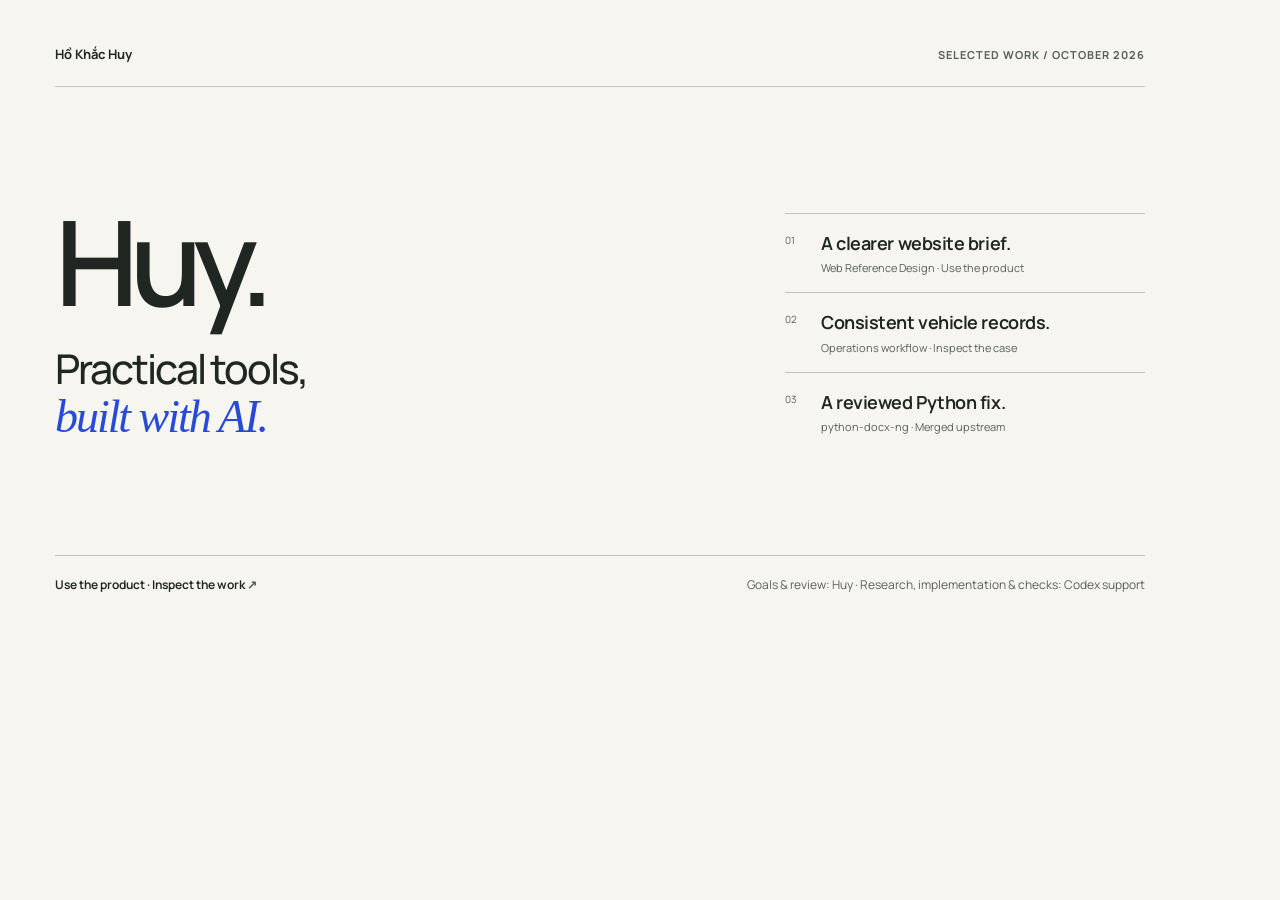
==== docs/cover.html @ 13578318 "Present usable tools in a plain-English portfolio Static source, real product examples, Vietnamese f" ====
<!doctype html>
<html lang="en">
  <head>
    <meta charset="utf-8" />
    <meta name="viewport" content="width=device-width, initial-scale=1" />
    <title>Huy — Portfolio cover</title>
    <meta name="robots" content="noindex" />
    <link rel="icon" href="data:," />
    <style>
      @font-face {
        font-family: Manrope;
        src: url("assets/manrope-variable.ttf") format("truetype");
        font-weight: 200 800;
        font-display: swap;
      }
      * {
        box-sizing: border-box;
      }
      body {
        margin: 0;
        background: #f6f5ef;
        color: #202722;
        font-family: Manrope, Arial, sans-serif;
      }
      .cover {
        width: 1200px;
        min-height: 628px;
        padding: 45px 55px 35px;
        display: flex;
        flex-direction: column;
      }
      .top {
        display: flex;
        justify-content: space-between;
        align-items: center;
        padding-bottom: 23px;
        border-bottom: 1px solid #bfc7bc;
        font-size: 13px;
        font-weight: 700;
      }
      .top span:last-child {
        font-size: 11px;
        letter-spacing: 0.09em;
        text-transform: uppercase;
        color: #576154;
      }
      .main {
        display: grid;
        grid-template-columns: 1fr 360px;
        gap: 60px;
        flex: 1;
        padding-block: 44px 37px;
        align-items: center;
      }
      .name {
        font-size: 118px;
        line-height: 0.94;
        letter-spacing: -0.08em;
        font-weight: 600;
        margin: 0;
      }
      .headline {
        font-size: 41px;
        line-height: 1.18;
        letter-spacing: -0.05em;
        margin: 27px 0 0;
        max-width: 620px;
        font-weight: 500;
      }
      .headline em {
        font:
          italic 46px/1.1 Georgia,
          serif;
        color: #274ad8;
      }
      .work-list {
        padding-top: 15px;
      }
      .work {
        border-top: 1px solid #bfc7bc;
        padding-block: 17px;
        display: grid;
        grid-template-columns: 24px 1fr;
        gap: 12px;
      }
      .work small {
        font-size: 10px;
        color: #576154;
        line-height: 1.8;
      }
      .work p {
        font-size: 18px;
        line-height: 1.4;
        font-weight: 650;
        letter-spacing: -0.025em;
        margin: 0;
      }
      .work span {
        font-size: 11px;
        color: #576154;
        display: block;
        margin-top: 4px;
      }
      .bottom {
        border-top: 1px solid #bfc7bc;
        display: flex;
        justify-content: space-between;
        gap: 20px;
        padding-top: 20px;
        font-size: 12px;
      }
      .bottom strong {
        font-weight: 650;
      }
      .bottom span {
        color: #576154;
      }
    </style>
  </head>
  <body>
    <main class="cover">
      <div class="top">
        <span>Hồ Khắc Huy</span><span>Selected work / October 2026</span>
      </div>
      <div class="main">
        <div>
          <h1 class="name">Huy.</h1>
          <p class="headline">Practical tools,<br /><em>built with AI.</em></p>
        </div>
        <div class="work-list">
          <div class="work">
            <small>01</small>
            <div>
              <p>A clearer website brief.</p>
              <span>Web Reference Design · Use the product</span>
            </div>
          </div>
          <div class="work">
            <small>02</small>
            <div>
              <p>Consistent vehicle records.</p>
              <span>Operations workflow · Inspect the case</span>
            </div>
          </div>
          <div class="work">
            <small>03</small>
            <div>
              <p>A reviewed Python fix.</p>
              <span>python-docx-ng · Merged upstream</span>
            </div>
          </div>
        </div>
      </div>
      <div class="bottom">
        <strong
          >Use the product · Inspect the work
          <span aria-hidden="true">↗</span></strong
        ><span
          >Goals &amp; review: Huy · Research, implementation &amp; checks:
          Codex support</span
        >
      </div>
    </main>
  </body>
</html>
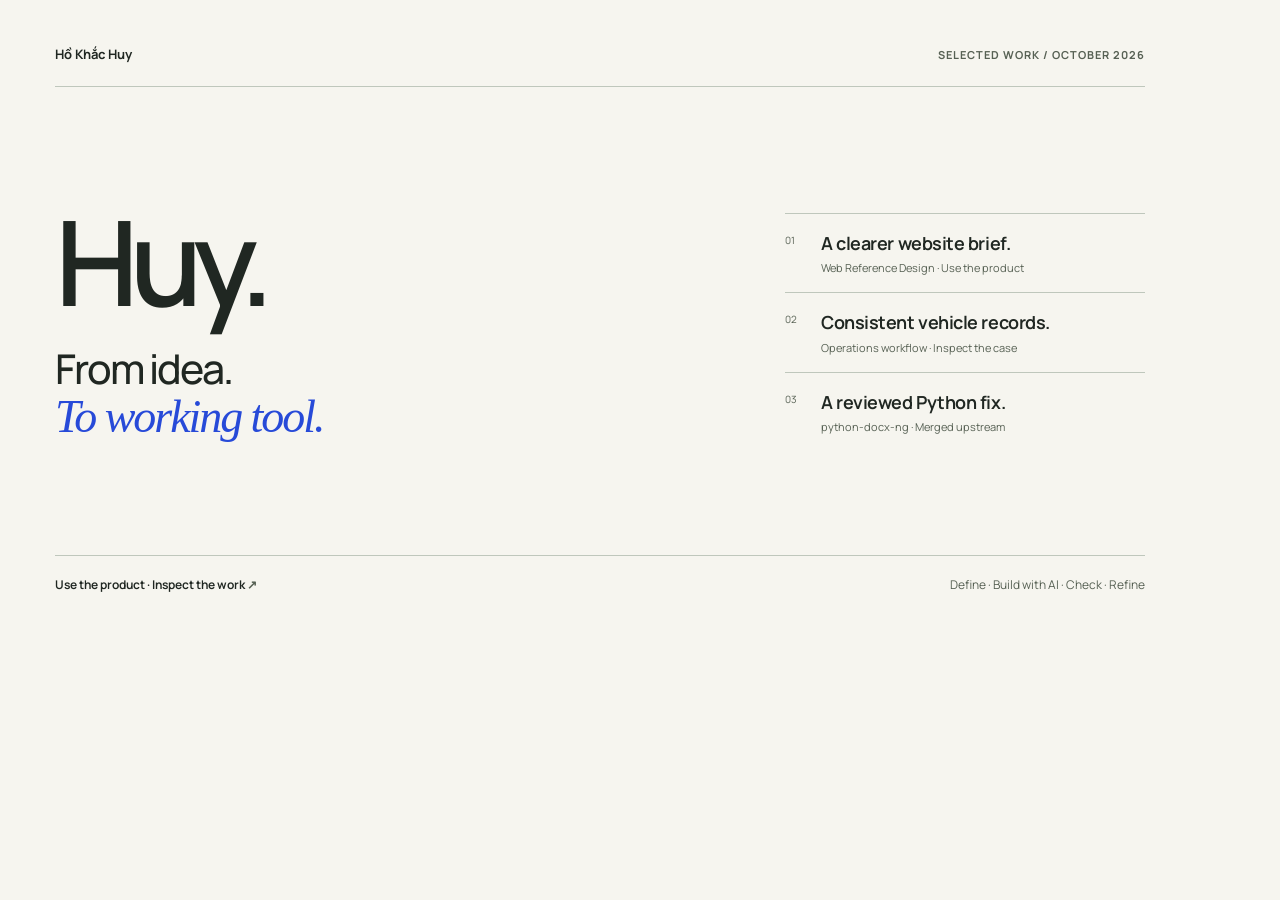
==== commit 9e25a185: "Present AI direction and delivery as a product-building capability" ====
--- a/docs/cover.html
+++ b/docs/cover.html
@@ -125,7 +125,7 @@
       <div class="main">
         <div>
           <h1 class="name">Huy.</h1>
-          <p class="headline">Practical tools,<br /><em>built with AI.</em></p>
+          <p class="headline">From idea.<br /><em>To working tool.</em></p>
         </div>
         <div class="work-list">
           <div class="work">
@@ -155,10 +155,7 @@
         <strong
           >Use the product · Inspect the work
           <span aria-hidden="true">↗</span></strong
-        ><span
-          >Goals &amp; review: Huy · Research, implementation &amp; checks:
-          Codex support</span
-        >
+        ><span>Define · Build with AI · Check · Refine</span>
       </div>
     </main>
   </body>
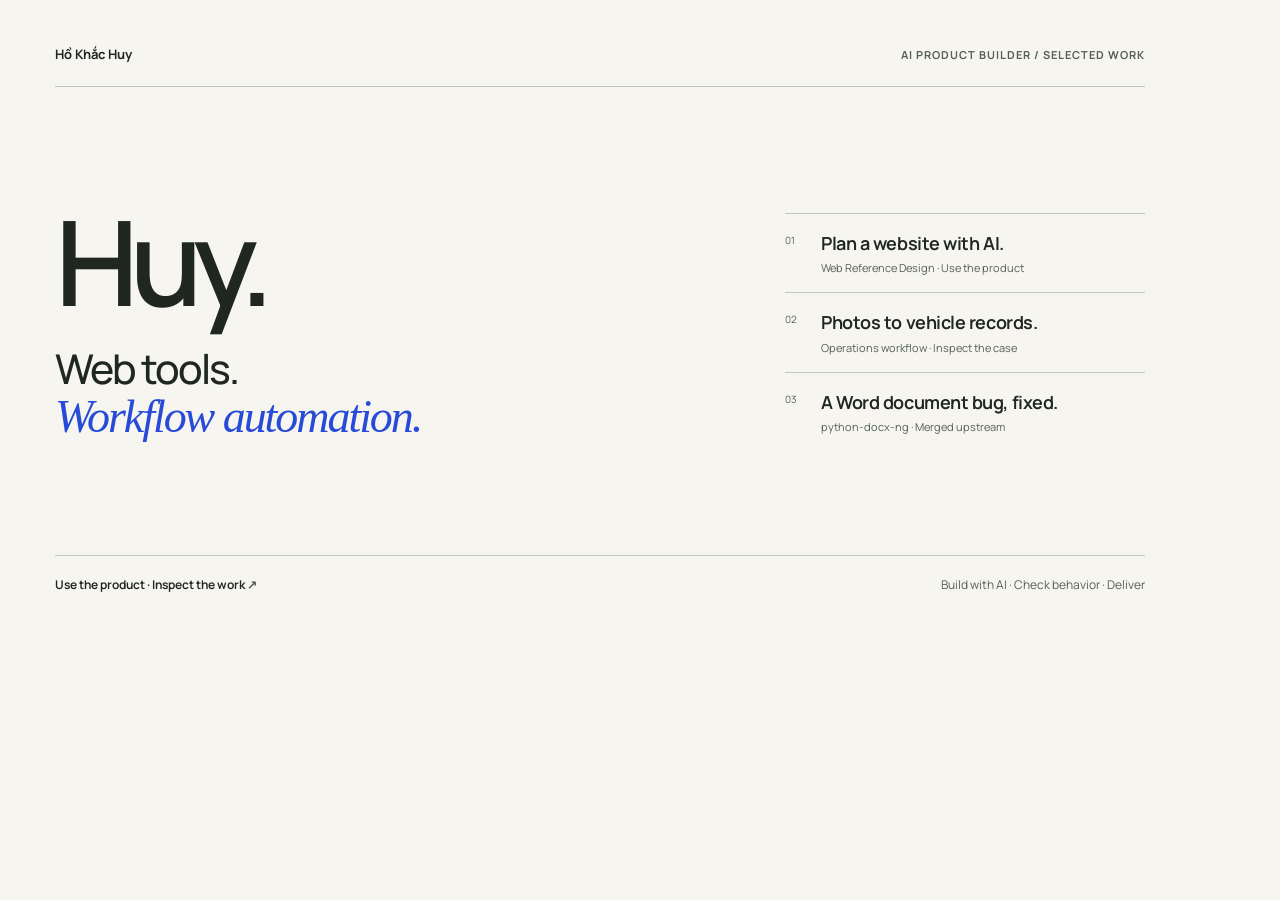
==== commit c415c7e8: "Lead portfolio with concrete AI capabilities and user value" ====
--- a/docs/cover.html
+++ b/docs/cover.html
@@ -120,32 +120,32 @@
   <body>
     <main class="cover">
       <div class="top">
-        <span>Hồ Khắc Huy</span><span>Selected work / October 2026</span>
+        <span>Hồ Khắc Huy</span><span>AI Product Builder / Selected work</span>
       </div>
       <div class="main">
         <div>
           <h1 class="name">Huy.</h1>
-          <p class="headline">From idea.<br /><em>To working tool.</em></p>
+          <p class="headline">Web tools.<br /><em>Workflow automation.</em></p>
         </div>
         <div class="work-list">
           <div class="work">
             <small>01</small>
             <div>
-              <p>A clearer website brief.</p>
+              <p>Plan a website with AI.</p>
               <span>Web Reference Design · Use the product</span>
             </div>
           </div>
           <div class="work">
             <small>02</small>
             <div>
-              <p>Consistent vehicle records.</p>
+              <p>Photos to vehicle records.</p>
               <span>Operations workflow · Inspect the case</span>
             </div>
           </div>
           <div class="work">
             <small>03</small>
             <div>
-              <p>A reviewed Python fix.</p>
+              <p>A Word document bug, fixed.</p>
               <span>python-docx-ng · Merged upstream</span>
             </div>
           </div>
@@ -155,7 +155,7 @@
         <strong
           >Use the product · Inspect the work
           <span aria-hidden="true">↗</span></strong
-        ><span>Define · Build with AI · Check · Refine</span>
+        ><span>Build with AI · Check behavior · Deliver</span>
       </div>
     </main>
   </body>
